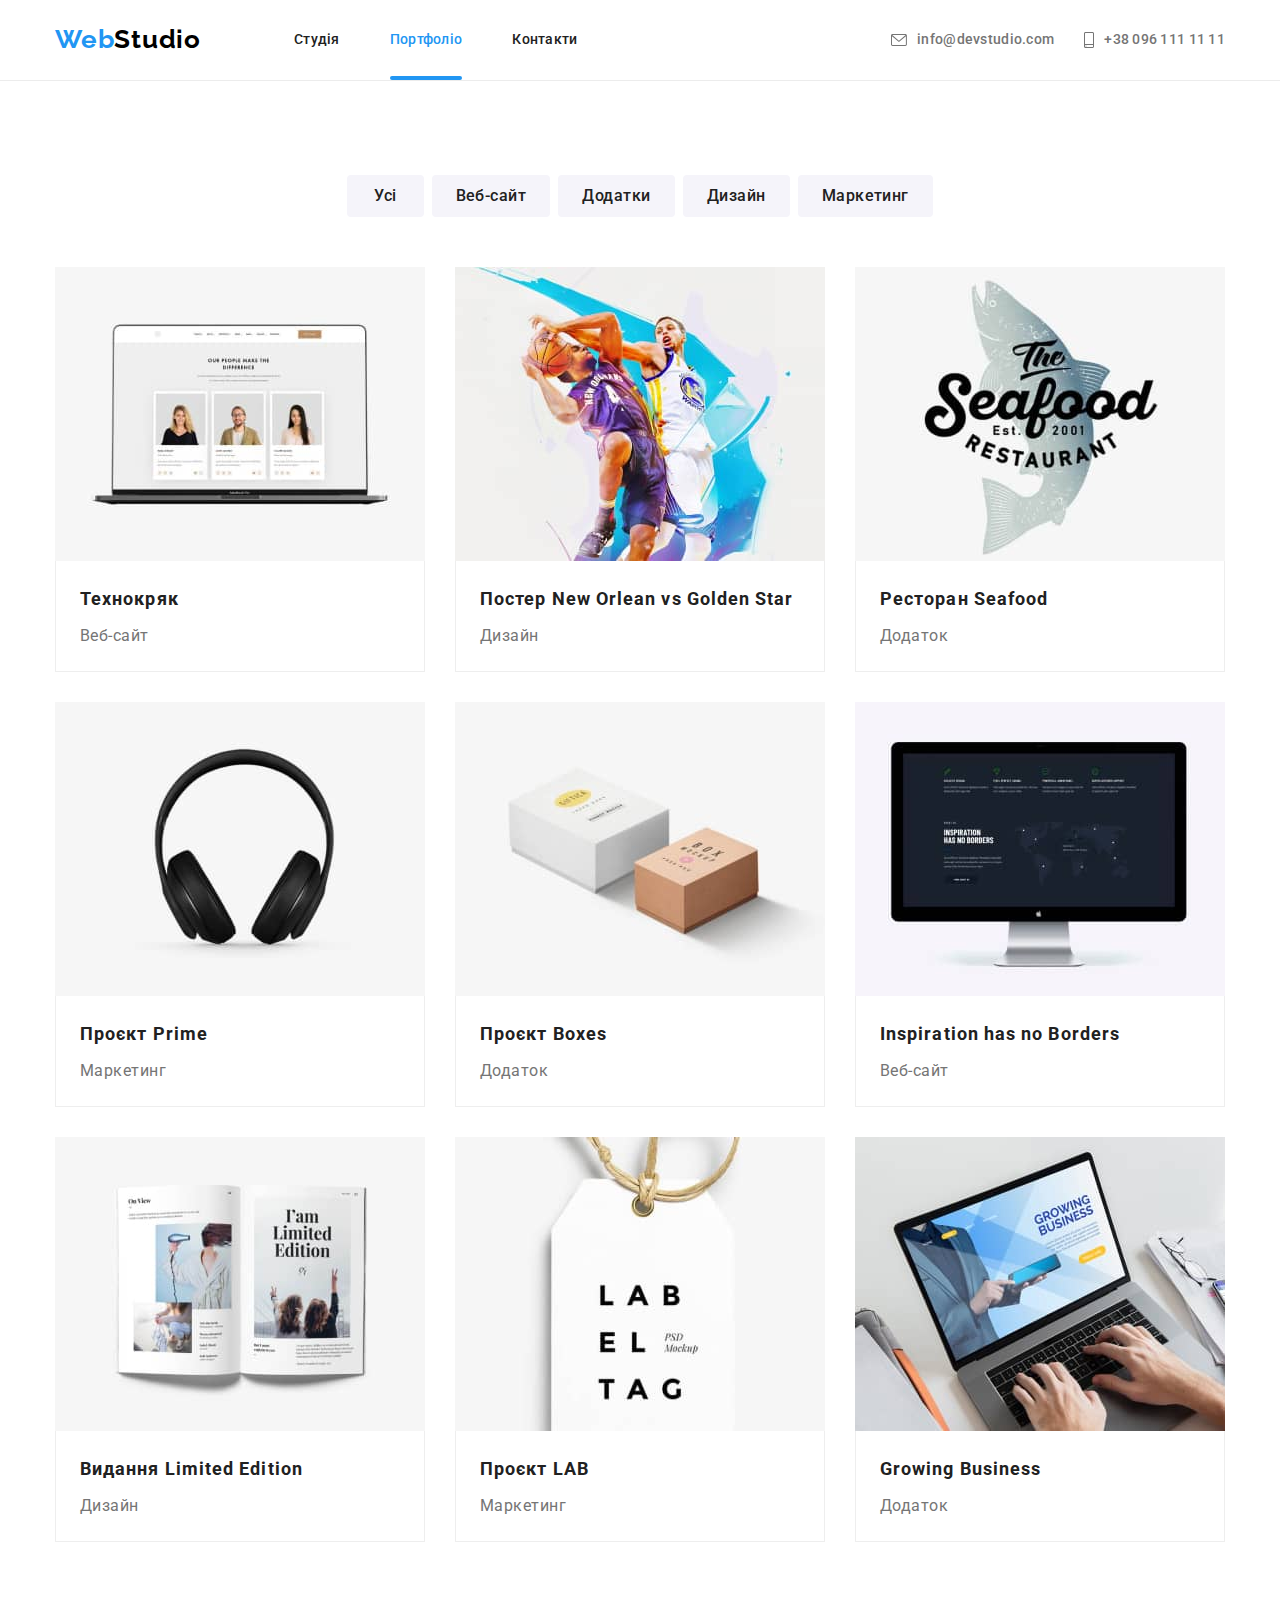
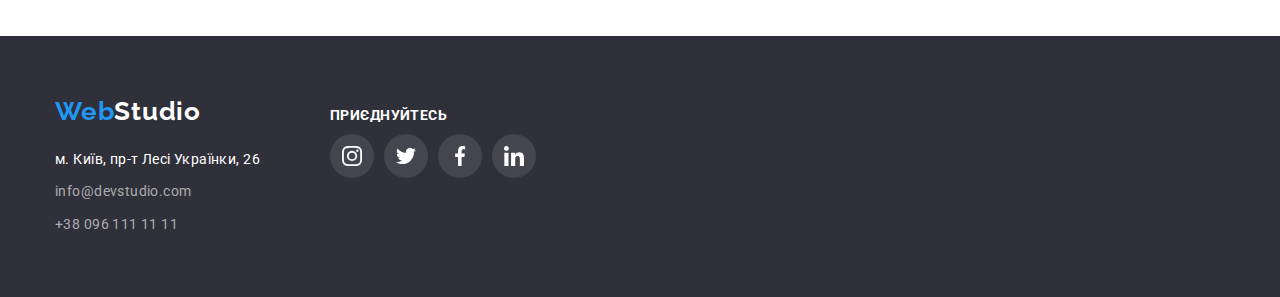
==== portfolio.html @ 1bea1f72 "Modal window + overlays + transition" ====
<!DOCTYPE html>
<html lang="uk">
<head>
    <meta charset="UTF-8">
    <meta http-equiv="X-UA-Compatible" content="IE=edge">
    <meta name="viewport" content="width=device-width, initial-scale=1.0">
    <title>WebCtudio portfolio</title>
    <link href="https://fonts.googleapis.com/css2?family=Raleway:wght@700&family=Roboto:wght@400;500;700;900&display=swap"
        rel="stylesheet">
    <link rel="stylesheet" href="https://cdn.jsdelivr.net/npm/modern-normalize@1.1.0/modern-normalize.min.css">
    <link rel="stylesheet" href="./css/styles.css">
</head>
<body>
    <!-- Шапка-->
    <header class="page-header">
        <div class="conteiner">
            <nav class="navigation">
                <a class="logo-top" href="">Web<span class="logo-top-studio">Studio</span></a>
                <ul class="navigation-list">
                    <li class="navigation-item"><a class="navigation-item-link" href="./index.html">Студія</a></li>
                    <li class="navigation-item"><a class="navigation-item-link current" href="./portfolio.html">Портфоліо</a></li>
                    <li class="navigation-item"><a class="navigation-item-link" href="">Контакти</a></li>
                </ul>
                <ul class="hdr-contacts">
                    <li class="hdr-contacts-itm">
                        <a class="hdr-contact-link" href="mailto:info@devstudio.com">info@devstudio.com
                            <svg class="hdr-contact-icon" width="16" height="12">
                                <use href="./images/icons.svg#icon-envelope"></use>
                            </svg>
                        </a>
                    </li>
                    <li class="hdr-contacts-itm">
                        <a class="hdr-contact-link" href="tel:+380961111111">+38 096 111 11 11
                            <svg class="hdr-contact-icon" width="10" height="16">
                                <use href="./images/icons.svg#icon-smartphone"></use>
                            </svg>
                        </a>
                      </li>
                </ul>
            </nav>
        </div>
    </header>
    <!-- Герой -->  
    <main>
        <section class="section">
            <div class="conteiner">
                <h1 class="section-name-hidden visually-hidden">Галерея проектів</h1>
                <ul class="filter">
                    <li class="filter-item">
                        <button class="filter-button first-button" type="button">Усі</button>
                    </li>
                    <li class="filter-item">
                        <button class="filter-button" type="button">Веб-сайт</button>
                    </li>
                    <li class="filter-item">
                        <button class="filter-button" type="button">Додатки</button>
                    </li>
                    <li class="filter-item">
                        <button class="filter-button" type="button">Дизайн</button>
                    </li>
                    <li class="filter-item">
                        <button class="filter-button" type="button">Маркетинг</button>
                    </li>
                </ul>
                <ul class="projects">
                    <li class="project">
                        <a class="project-link" href="">
                            <div class="project-overllay">
                              <img class="project-img" src="./images/proj_1.jpg" width="370" alt="Ноутбук з фото співробітників на екрані">
                              <P class="overlay-text">Ресурс пропонує комплексні пропозиції з різним рівнем функціоналу та сервісів. Все це дозволить відвідувачу отримати
                              вичерпні відомості про компанію чи приватну особу.</P>
                            </div>
                            <div class="project-caption">
                                <h2 class="project-name">Технокряк</h2>
                                <p  class="product-segment">Веб-сайт</p>
                            </div>
                        </a>
                    </li>
                    <li class="project">
                        <a class="project-link" href="">
                            <div class="project-overllay">
                              <img class="project-img" src="./images/proj_2.jpg" width="370" alt="два баскетболісти боряться за м'яч">
                              <P class="overlay-text">Lorem ipsum dolor sit, amet consectetur adipisicing elit. Doloremque, officiis laboriosam vero officia enim quaerat, dolore, magnam iure dignissimos accusamus voluptatem quod placeat voluptas totam sed. Incidunt quaerat unde tempore.</P>
                            </div> 
                            <div class="project-caption">
                                <h2 class="project-name">Постер New Orlean vs Golden Star</h2>
                                <p class="product-segment">Дизайн</p>
                            </div>
                        </a>
                    </li>
                    <li class="project">
                        <a class="project-link" href="">
                            <div class="project-overllay">
                              <img class="project-img" src="./images/proj_3.jpg" width="370" alt="Логотип ресторану Seafood">
                              <P class="overlay-text">Lorem ipsum dolor sit, amet consectetur adipisicing elit. Doloremque, officiis laboriosam vero
                              officia enim quaerat, dolore, magnam iure dignissimos accusamus voluptatem quod placeat voluptas totam sed. Incidunt
                              quaerat unde tempore.</P>
                          </div>
                            <div class="project-caption">
                                <h2 class="project-name">Ресторан Seafood</h2>
                                <p class="product-segment">Додаток</p>
                            </div>
                        </a>
                    </li>
                    <li class="project">
                        <a class="project-link" href="">
                            <div class="project-overllay">
                              <img class="project-img" src="./images/proj_4.jpg" width="370" alt="навушниуи">
                              <P class="overlay-text">Lorem ipsum dolor sit, amet consectetur adipisicing elit. Doloremque, officiis laboriosam vero
                              officia enim quaerat, dolore, magnam iure dignissimos accusamus voluptatem quod placeat voluptas totam sed. Incidunt
                              quaerat unde tempore.</P>
                            </div>
                            <div class="project-caption">
                                <h2 class="project-name">Проєкт Prime</h2>
                                <p class="product-segment">Маркетинг</p>
                            </div>
                        </a>
                    </li>
                    <li class="project">
                        <a class="project-link" href="">
                            <div class="project-overllay">
                              <img class="project-img" src="./images/proj_5.jpg" width="370" alt="дві дизайнерські, брендовані коробки">
                              <P class="overlay-text">Lorem ipsum dolor sit, amet consectetur adipisicing elit. Doloremque, officiis laboriosam vero officia enim quaerat, dolore, magnam iure dignissimos accusamus voluptatem quod placeat voluptas totam sed. Incidunt quaerat unde tempore.</P>
                            </div>
                            <div class="project-caption">
                                <h2 class="project-name">Проєкт Boxes</h2>
                                <p class="product-segment">Додаток</p>
                            </div>
                        </a>
                    </li>
                    <li class="project">
                        <a class="project-link" href="">
                            <div class="project-overllay">
                              <img class="project-img" src="./images/proj_6.jpg" width="370" alt="монітор з відкритою сторінкою проєкту">
                              <P class="overlay-text">Lorem ipsum dolor sit, amet consectetur adipisicing elit. Doloremque, officiis laboriosam vero officia enim quaerat, dolore, magnam iure dignissimos accusamus voluptatem quod placeat voluptas totam sed. Incidunt quaerat unde tempore.</P>
                            </div>
                            <div class="project-caption">
                                <h2 class="project-name">Inspiration has no Borders</h2>
                                <p class="product-segment">Веб-сайт</p>
                            </div>
                        </a>
                    </li>
                    <li class="project">
                        <a class="project-link" href="">
                            <div class="project-overllay">
                              <img class="project-img" src="./images/proj_7.jpg" width="370" alt="розворот журналу">
                              <P class="overlay-text">Lorem ipsum dolor sit, amet consectetur adipisicing elit. Doloremque, officiis laboriosam vero officia enim quaerat, dolore, magnam iure dignissimos accusamus voluptatem quod placeat voluptas totam sed. Incidunt quaerat unde tempore.</P>
                            </div>
                            <div class="project-caption">
                                <h2 class="project-name">Видання Limited Edition</h2>
                                <p class="product-segment">Дизайн</p>
                            </div>
                        </a>
                    </li>
                    <li class="project">
                        <a class="project-link" href="">
                            <div class="project-overllay">
                              <img class="project-img" src="./images/proj_8.jpg" width="370" alt="тег для брендового одягу">
                              <P class="overlay-text">Lorem ipsum dolor sit, amet consectetur adipisicing elit. Doloremque, officiis laboriosam vero officia enim quaerat, dolore, magnam iure dignissimos accusamus voluptatem quod placeat voluptas totam sed. Incidunt quaerat unde tempore.</P>
                            </div>
                            <div class="project-caption">
                                <h2 class="project-name">Проєкт LAB</h2>
                                <p class="product-segment">Маркетинг</p>
                            </div>
                        </a>
                    </li>
                    <li class="project">
                        <a class="project-link" href="">
                            <div class="project-overllay">
                              <img class="project-img" src="./images/proj_9.jpg" width="370" alt="лептоп із зображенням стартової сторінки на екрані">
                              <P class="overlay-text">Lorem ipsum dolor sit, amet consectetur adipisicing elit. Doloremque, officiis laboriosam vero officia enim quaerat, dolore, magnam iure dignissimos accusamus voluptatem quod placeat voluptas totam sed. Incidunt quaerat unde tempore.</P>
                            </div>
                            <div class="project-caption">
                                <h2 class="project-name">Growing Business</h2>
                                <p class="product-segment">Додаток</p>
                            </div>
                        </a>
                    </li>
                </ul>
            </div>
        </section>
    </main>
    <!-- Підвал -->
    <footer class="page-bottom">
    <div class="conteiner footer-items">
        <div class="contacts-footer">
            <a class="logo-bottom" href="">
                Web<span class="logo-bottom-studio">Studio</span>
            </a>
            <address class="footer-contacts">
                <ul class="footer-contacts-list">
                    <li class="ditails-list-item">
                        <a class="footer-adressse" href="">м. Київ, пр-т Лесі Українки, 26</a>
                    </li>
                    <li class="ditails-list-item">
                        <a class="footer-mail" href="mailto:info@devstudio.com">info@devstudio.com</a>
                    </li>
                    <li class="ditails-list-item">
                        <a class="footer-phone" href="tel:+380961111111">+38 096 111 11 11</a>
                    </li>
                </ul>
            </address>
        </div>
        <div class="footer-social-links">
            <h3 class="social-links-header">приєднуйтесь</h3>
            <ul class="footer-socisl-link-list">
                <li>
                    <a class="social-link-footer" href=" ">
                        <svg class="icon-social-link" width="20" height="20">
                            <use href="./images/icons.svg#icon-instagram"></use>
                        </svg>
                    </a>
                </li>
                <li>
                    <a class="social-link-footer" href=" ">
                        <svg class="icon-social-link" width="20" height="20">
                            <use href="./images/icons.svg#icon-twitter"></use>
                        </svg>
                    </a>
                </li>
                <li>
                    <a class="social-link-footer" href=" ">
                        <svg class="icon-social-link" width="20" height="20">
                            <use href="./images/icons.svg#icon-facebook"></use>
                        </svg>
                    </a>
                </li>
                <li>
                    <a class="social-link-footer" href=" ">
                        <svg class="icon-social-link" width="20" height="20">
                            <use href="./images/icons.svg#icon-linkedin"></use>
                        </svg>
                    </a>
                </li>
            </ul>
        </div>
    </div>
    </footer>
</body>
</html>
---- css/styles.css ----
:root {
    --font-family: 'Roboto', sans-serif;
    --primery-text-color: #757575;
    --secondary-text-color: #212121;
    --text-color-white: #FFFFFF;
    --accent-color: #2196F3;
    --transition-duration: 1000ms;
    --transition-timing-function: cubic-bezier(0.4, 0, 0.2, 1);
}
/* --зкидання марджинів для заголовків, абзаців, списків, Відміна маркерів позицій списку, весь сайт-- */

h1,h2,h3,h4,h5,h6,p,ul {
    margin-top: 0;
    margin-bottom: 0;
}
ul, li {
    list-style: none;
    margin-top: 0;
    margin-bottom: 0;
    padding: 0;
}
/* --Вдміна підкреслювання посиланнь, весь сайт-- */

a {
    text-decoration: none;
}
/* --Визначення родини шрифтів для кнопок-- */
button {
    font-family: 'Roboto', sans-serif;
    cursor: pointer;  
}
/* --Зображення, елементи списків відміна відступів знизу-- */
/* --прописана максимальна ширина фото - 100% батьківського елементу, щоби не вказувати фіксовану ширину фото в HTML, фіксована ширина 270px видалена-- */

img {
    display: block;
}
/* --Глобальнй стиль тексту в елементі/тезі "боді" -- */

body {
    background: #fff;
    color: var(--primery-text-color);
    font-family: var(--font-family);
}
.section {
    padding-top: 94px;
    padding-bottom: 94px;
}
/* --Назва секції загальні параметри-- */

.section-name {
    font-weight: 700;
    font-size: 36px;
    line-height: 1.17;
    text-align: center;
    letter-spacing: 0.03em;
    color: var(--secondary-text-color);

    margin-bottom: 50px;
}
/* --Приховані заголовки-- */

.visually-hidden {
    position: absolute;
    white-space: nowrap;
    width: 1px;
    height: 1px;
    overflow: hidden;
    border: 0;
    padding: 0;
    clip: rect(0 0 0 0);
    clip-path: inset(50%);
    margin: -1px;
}
/* --контейнер для позиціонування контенту на сторінці-- */

.conteiner {
    width: 1200px;
    padding-right: 15px;
    padding-left: 15px;
    margin-left: auto;
    margin-right: auto;
}
/* --ХЕДЕР-- */
/* --Лого двокольорове-- */

.logo-top {
    font-family: Raleway, sans-serif;
    font-weight: 700;
    font-size: 26px;
    line-height: 1.2; 
    letter-spacing: 0.03em;
    color: #2196F3;
}
.logo-top-studio {
    color: #000000;
}
/* --Навігація сайту-- */

.navigation, .navigation-list, .hdr-contacts  {
    display: flex;
    align-items: center;
}
.navigation-list {
    margin-left: 93px; 
}
.navigation-item:not(:first-child) {
    margin-left: 50px;
}
.navigation-item-link {
    display: block;
    font-weight: 500;
    font-size: 14px;
    line-height: 1.14;
    letter-spacing: 0.02em;
    color: #212121;
    padding-top: 32px;
    padding-bottom: 32px;
    transition: color 250ms cubic-bezier(0.4, 0, 0.2, 1);
}
.navigation-item {
  position: relative;
}
.navigation-item-link:hover::after {
  content: "";
  display: block;
  position: absolute;
  left: 0;
  bottom: 0;
  width: 100%;
  height:4px;
  border-radius: 2px;
  background-color: var(--accent-color);
 }
 .current {
  color: var(--accent-color);
 }
 .current::after {
  content: "";
  display: block;
  position: absolute;
  left: 0;
  bottom: 0;
  width: 100%;
  height: 4px;
  border-radius: 2px;
  background-color: var(--accent-color);
 }
.navigation-item-link:hover,
.navigation-item-link:focus {
    color: var(--accent-color);
}
/* -- Контакти шапка -- */

.hdr-contacts {
    margin-left: auto;
}
.hdr-contacts-itm + .hdr-contacts-itm {
    margin-left: 30px;
}
.hdr-contact-link {
    display: flex;
    flex-direction: row-reverse;
    align-items: center;
    padding-top: 32px;
    padding-bottom: 32px;
    font-weight: 500;
    font-size: 14px;
    line-height: 1.14;
    letter-spacing: 0.02em;
    color: var(--primery-text-color);
    fill: var(--primery-text-color);
    transition: color 250ms cubic-bezier(0.4, 0, 0.2, 1);
}
.hdr-contact-icon {
    margin-right: 10px;
    fill: currentColor;
}
.hdr-contact-link:hover, .hdr-contact-link:focus {
    color: var(--accent-color);
}
.page-header {
    border-bottom: 1px solid #ECECEC;
}
/* --СТУДІЯ-- */
/* --Герой-- */

.motto {
    max-width: 1600px;
    margin: 0 auto;
    padding: 200px 0;
    background-color: #2F303A;
    background-image: linear-gradient(rgba(47, 48, 58, 0.4), rgba(47, 48, 58, 0.4)),url(../images/hero_dack.jpg);  
}
.motto-text  {
    margin-bottom: 30px;
    font-weight: 900;
    font-size: 44px;
    line-height: 1.4;
    text-align: center;
    letter-spacing: 0.06em;
    text-transform: uppercase;
    color: var(--text-color-white);
}
.btn-modal-window {
    display: block;
    margin-left: auto;
    margin-right: auto;
    width: 216px;
    height: 50px;
    font-weight: 700;
    font-size: 16px;
    line-height: 1.9;
    text-align: center;
    letter-spacing: 0.06em;
    background-color: var(--accent-color);
    color: var(--text-color-white);
    border-radius: 4px;
    border: 0;
    transition-duration: var(--transition-duration);
    transition-timing-function: var(--transition-timing-function);
}
.btn-modal-window:hover,
.btn-modal-window:focus {
    background: #188CE8;
    box-shadow: 0px 4px 4px rgba(0, 0, 0, 0.15);
    border-radius: 4px
}
/* --Цінності-- */
/* --заголовок приховано, прописано в глоб. стилях-- */

.values-list {
    display: flex;
    justify-content: space-between;
}
.values-list-item {
    width: calc((100% - 30px*3)/4);
    margin-right: 30px;
    }
.values-list-item:last-child {
    margin-right: 0;
}
.value-list-icon-box {
    display: flex;
    height: 120px;
    background-color: #F5F4FA;
    border-radius: 4px;
    margin-bottom: 30px;
    justify-content: center;
    align-items: center; 
}
.value-name {
    font-size: 14px;
    font-weight: 700;
    line-height: 1.14;
    letter-spacing: 0.03em;
    text-transform: uppercase;
    color: var(--secondary-text-color);

    margin-bottom: 10px;
}
.value-description {
    font-weight: 400;
    font-size: 14px;
    line-height: 1.71;
    letter-spacing: 0.03em;
    color: var(--primery-text-color);
}
/* --Чим им займаємось-- */

.section.directions {
    padding-top: 0;
}
.directions-list {
    display: flex;
}
.directions-list-item {
position: relative;
width: calc((100% - 30px*2)/3);
margin-right: 30px;
}
.directions-list-item:last-child {
    margin-right: 0;
}
 .direction-name {
  display: block;
  height: 70px;
  width: 100%;
  padding: 27px 0;
  font-weight: 700;
  font-size: 14px;
  line-height: 1.14;
  text-align: center;
  letter-spacing: 0.03em;
  text-transform: uppercase;
  color: var(--text-color-white);
  background-color: rgba(47, 48, 58, 0.8);

  position: absolute;
  left: 0;
  bottom: 0;
  }
/* --Наша команда-- */

.team {
    background: #F5F4FA;
}
.team-list {
    display: flex;
}
.team-member {
    background: #FFFFFF;
    box-shadow: 0px 1px 3px rgba(0, 0, 0, 0.12), 0px 1px 1px rgba(0, 0, 0, 0.14), 0px 2px 1px rgba(0, 0, 0, 0.2);
    border-radius: 0px 0px 4px 4px;

    width: calc((100% - 30px*3)/4);
    margin-right: 30px;
}
.team-member:last-child {
    margin-right: 0;
}
.team-mamber-inf {
    padding: 30px 0 16px 0;
}
.team-member-name {
    font-weight: 500;
    font-size: 16px;
    line-height: 1.19;
    text-align: center;
    letter-spacing: 0.03em;
    color: var(--secondary-text-color);
    margin-bottom: 10px;
}
.team-member-position {
    font-size: 16px;
    line-height: 1.19;
    text-align: center;
    letter-spacing: 0.03em;
    color: var(--primery-text-color);
}
.socisl-link-list {     
    display: flex;
    width: 206px;
    height: 44px;
    margin: 0 auto 30px;
    justify-content: space-between;
    gap: 10px;
}
.social-link {
    display: flex;
    width: 44px;
    height: 44px;
    border-radius: 50%;
    justify-content: center;
    align-items: center;
    color: var(--primery-text-color);
    transition-duration: var(--transition-duration);
    transition-timing-function: var(--transition-timing-function);
    /* transition: fill 1000ms cubic-bezier(0.4, 0, 0.2, 1); */
}
.icon-social-link {
    fill: #AFB1B8;
}
.social-link:hover, .social-link:focus {
    background-color: var(--accent-color);
    /* fill: var(--text-color-white); */
}
.social-link:hover .icon-social-link,
.social-link:focus .icon-social-link {
    fill: var(--text-color-white);
}
/* --Список клієнтів-- */

.clients-list {
    display: flex;
}
.client-list-item {
    width: calc((100% - 30px*5)/6);
    margin-right: 30px;
}
.client-link {
    display: flex;
    justify-content: center;
    align-items: center;
    height: 92px;
    border: 1px solid #AFB1B8;
    border-radius: 4px;
    transition-duration: var(--transition-duration);
    transition-timing-function: var(--transition-timing-function);
}
.client-list-item:last-child {
    margin-right: 0;
}
.icon-client {
    fill: #AFB1B8;
    transition-duration: var(--transition-duration);
    transition-timing-function: var(--transition-timing-function);
}
.client-link:hover,
.client-link:focus {
    border-color: var(--accent-color);
}
.client-link:hover .icon-client,
.client-link:focus .icon-client {
    fill: var(--accent-color);
}
/* --ПОРТФОЛІО ОСНОВНИЙ КОНТЕНТ-- */
/* --Фільтр портфоліо-- */
/* --заголовок приховано, прописано в глоб. стилях-- */

.filter {
    display: flex;
    justify-content: center;
    margin-bottom: 50px;
}
.filter-item:not(:last-child) {
    margin-right: 4px;
}
.filter-item:not(:first-child) {
    margin-left: 4px;
}
.filter-button {
    padding: 6px 22px;
}
.first-button {
    padding: 6px 25px;
}
.filter-button {
    background: #F5F4FA;
    border-radius: 4px;
    border-color: transparent;
    font-weight: 500;
    font-size: 16px;
    line-height: 1.63;
    text-align: center;
    letter-spacing: 0.03em;
    color: var(--secondary-text-color);
    cursor: pointer;
    padding: 6px, 22px;
    transition-duration: var(--transition-duration);
    transition-timing-function: var(--transition-timing-function);
}
.filter-button:hover, .filter-button:focus {
    background-color: var(--accent-color);
    color: var(--text-color-white);
    box-shadow: 0px 3px 1px rgba(0, 0, 0, 0.1), 0px 1px 2px rgba(0, 0, 0, 0.08), 0px 2px 2px rgba(0, 0, 0, 0.12);
    border-radius: 4px;
}
/* --Проєкти-- */

.projects {
    display: flex;
    flex-wrap: wrap;
    gap: 30px;
}
.project {
    width: calc((100% - 30px*2)/3);
}
.project-link {
      transition-duration: var(--transition-duration);
      transition-timing-function: var(--transition-timing-function);
}
.project-link:hover,
.project-link:focus {
    display: block;
    box-shadow: 0px 1px 1px rgba(0, 0, 0, 0.12), 0px 4px 4px rgba(0, 0, 0, 0.06), 1px 4px 6px rgba(0, 0, 0, 0.16);
}
/* --Підписи проектів-- */

.project-caption { 
    padding: 20px 24px;
    background: #FFFFFF;
    border: 1px solid #EEEEEE;
    border-top-width: 0;
}
.project-name {
    font-weight: 700;
    font-size: 18px;
    line-height: 2;
    letter-spacing: 0.06em;
    color: var(--secondary-text-color);

    margin-bottom: 4px;
}
.product-segment {
    font-weight: 400;
    font-size: 16px;
    line-height: 1.88;
    letter-spacing: 0.03em;
    color: var(--primery-text-color);
}
.project-overllay {
  position: relative;
  overflow: hidden;
}
.overlay-text {
  position: absolute;
  top: 100%;
  /* left 0; */
  height: 100%;
  padding: 63px 24px;
  font-size: 18px;
  line-height: 1.56;
  letter-spacing: 0.03em;
  color: var(--text-color-white);
  background: rgba(33, 150, 243, 0.9);
  transition-duration: var(--transition-duration);
  transition-timing-function: var(--transition-timing-function);
  overflow-y: scroll;
}
.project-link:hover .overlay-text,
.project-link:focus .overlay-text{
  top: 0;
}

/* --ПІДВАЛ-- */

.page-bottom {
    padding: 60px 0;
    background-color: #2F303A;
}
.footer-items {
    display: flex;
    justify-content: left;
}
.logo-bottom {
    display: inline-block;
    text-decoration: none;
    font-family: Raleway, sans-serif;
    font-weight: 700;
    font-size: 26px;
    line-height: 1.2;
    letter-spacing: 0.03em;
    color: #2196F3;

    margin-bottom: 20px;
}
.logo-bottom-studio {
    color: #fff;
}
.footer-adressse {
    font-style: normal;
    font-size: 14px;
    line-height: 1.7;
    letter-spacing: 0.03em;
    color: var(--text-color-white);
    transition: color 1000ms cubic-bezier(0.4, 0, 0.2, 1);
}
.footer-mail,
.footer-phone {
    font-style: normal;
    font-size: 14px;
    line-height: 1.7;
    letter-spacing: 0.03em;
    color: rgba(255, 255, 255, 0.6);
    transition: color 1000ms cubic-bezier(0.4, 0, 0.2, 1);
}
.ditails-list-item+.ditails-list-item {
    margin-top: 9px;
}
.footer-mail:hover, .footer-mail:focus,
.footer-phone:hover, .footer-phone:focus,
.footer-adressse:hover, .footer-adressse:focus {
    color: var(--accent-color);
}
.footer-social-links {
    margin-left: 70px;
    margin-top: 12px;
}
.social-links-header {
    display: block;
    font-size: 14px;
    font-weight: 700;
    line-height: 1.14;
    letter-spacing: 0.03em;
    text-transform: uppercase;
    color: var(--text-color-white);

    margin-bottom: 10px;
}
.footer-socisl-link-list {
    display: flex;
    width: 206px;
    height: 44px;
    margin: 0;
    justify-content: space-between;
    gap: 10px;
}
.social-link-footer {
    display: flex;
    width: 44px;
    height: 44px;
    border-radius: 50%;
    justify-content: center;
    align-items: center;
    background-color: rgba(255, 255, 255, 0.1);
    transition-duration: var(--transition-duration);
    transition-timing-function: var(--transition-timing-function);
}
.social-link-footer .icon-social-link {
  fill: var(--text-color-white);
}
.social-link-footer:hover {
    background-color: var(--accent-color);
}
/* --Модальне вікно-- */
.backdrop {
  position: fixed;
  z-index: 20;
  top: 0;
  left: 0;
  width: 100%;
  height: 100%;
  background-color: rgba(0, 0, 0, 0.2);
  transition: opacity 1000ms cubic-bezier(0.4, 0, 0.2, 1), visibility 1000ms cubic-bezier(0.4, 0, 0.2, 1);
}
.backdrop.is-hidden {
  visibility: hidden;
  opacity: 0;
  pointer-events: none;
}
.modal-window {
  position: absolute  ;
  width: 528px;
  height: 581px;
  top: 50%;
  left: 50%;
  transform: translate(-50%, -50%);
  background: #FFFFFF;
  box-shadow: 0px 1px 3px rgba(0, 0, 0, 0.12), 0px 1px 1px rgba(0, 0, 0, 0.14), 0px 2px 1px rgba(0, 0, 0, 0.2);
  border-radius: 4px;
}
.btn-close {
  display: flex;
  justify-content: center;
  align-items: center;
  position: absolute;
  top: 8px;
  right: 8px;
  width: 30px;
  height: 30px;
  border-radius: 50%;
  background: #FFFFFF;
  border: 1px solid rgba(0, 0, 0, 0.1);
  padding: 0;


}
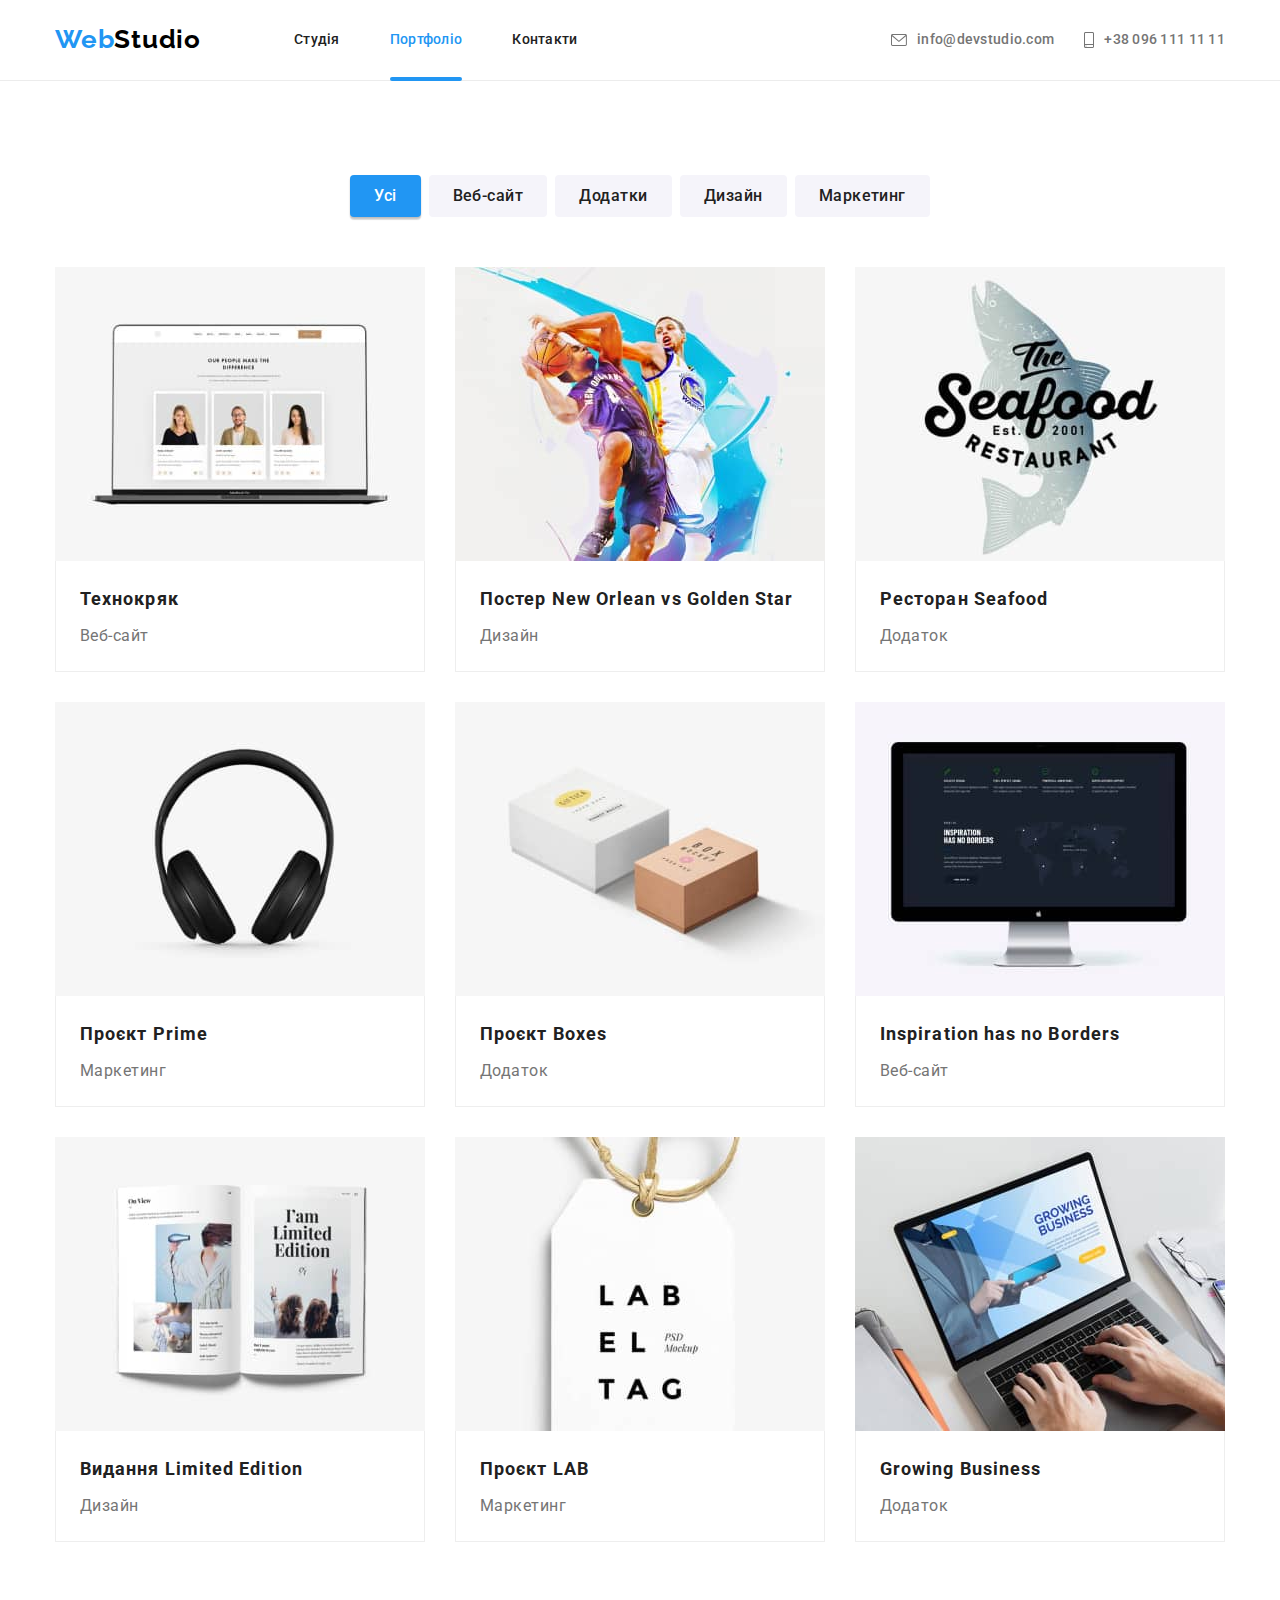
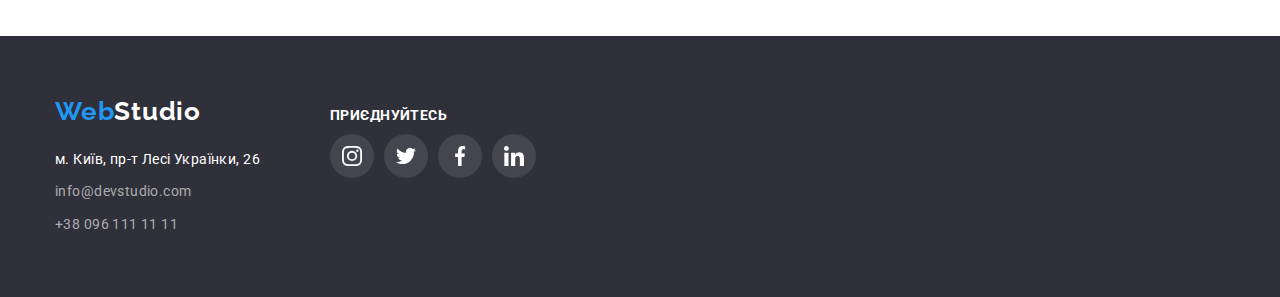
==== commit 43ed8d50: "Second correction" ====
--- a/portfolio.html
+++ b/portfolio.html
@@ -47,7 +47,7 @@
                 <h1 class="section-name-hidden visually-hidden">Галерея проектів</h1>
                 <ul class="filter">
                     <li class="filter-item">
-                        <button class="filter-button first-button" type="button">Усі</button>
+                        <button class="filter-button first-button active" type="button">Усі</button>
                     </li>
                     <li class="filter-item">
                         <button class="filter-button" type="button">Веб-сайт</button>
--- a/css/styles.css
+++ b/css/styles.css
@@ -4,7 +4,7 @@
     --secondary-text-color: #212121;
     --text-color-white: #FFFFFF;
     --accent-color: #2196F3;
-    --transition-duration: 1000ms;
+    --transition-duration:  250ms;
     --transition-timing-function: cubic-bezier(0.4, 0, 0.2, 1);
 }
 /* --зкидання марджинів для заголовків, абзаців, списків, Відміна маркерів позицій списку, весь сайт-- */
@@ -121,30 +121,27 @@
 .navigation-item {
   position: relative;
 }
-.navigation-item-link:hover::after {
-  content: "";
-  display: block;
-  position: absolute;
-  left: 0;
-  bottom: 0;
-  width: 100%;
-  height:4px;
-  border-radius: 2px;
-  background-color: var(--accent-color);
+.navigation-item-link:after {
+    content: "";
+    display: block;
+    position: absolute;
+    left: 0;
+    bottom: -1px;
+    width: 100%;
+    height: 4px;
+    border-radius: 2px;
+    background-color: var(--accent-color);
+    transition: opacity 250ms cubic-bezier(0.4, 0, 0.2, 1);
+    opacity: 0;
+ }
+ .navigation-item-link:hover::after {
+  opacity: 1;
  }
  .current {
   color: var(--accent-color);
  }
  .current::after {
-  content: "";
-  display: block;
-  position: absolute;
-  left: 0;
-  bottom: 0;
-  width: 100%;
-  height: 4px;
-  border-radius: 2px;
-  background-color: var(--accent-color);
+    opacity: 1;
  }
 .navigation-item-link:hover,
 .navigation-item-link:focus {
@@ -283,14 +280,14 @@
     margin-right: 0;
 }
  .direction-name {
-  display: block;
+  display: flex;
+  justify-content: center;
+  align-items: center;
   height: 70px;
   width: 100%;
-  padding: 27px 0;
   font-weight: 700;
   font-size: 14px;
   line-height: 1.14;
-  text-align: center;
   letter-spacing: 0.03em;
   text-transform: uppercase;
   color: var(--text-color-white);
@@ -354,16 +351,14 @@
     justify-content: center;
     align-items: center;
     color: var(--primery-text-color);
-    transition-duration: var(--transition-duration);
-    transition-timing-function: var(--transition-timing-function);
-    /* transition: fill 1000ms cubic-bezier(0.4, 0, 0.2, 1); */
+    transition: background-color var(--transition-duration) var(--transition-timing-function);
 }
 .icon-social-link {
     fill: #AFB1B8;
+    transition: fill var(--transition-duration) var(--transition-timing-function);
 }
 .social-link:hover, .social-link:focus {
     background-color: var(--accent-color);
-    /* fill: var(--text-color-white); */
 }
 .social-link:hover .icon-social-link,
 .social-link:focus .icon-social-link {
@@ -385,16 +380,14 @@
     height: 92px;
     border: 1px solid #AFB1B8;
     border-radius: 4px;
-    transition-duration: var(--transition-duration);
-    transition-timing-function: var(--transition-timing-function);
+    transition: color var(--transition-duration) var(--transition-timing-function), border-color var(--transition-duration) var(--transition-timing-function);
 }
 .client-list-item:last-child {
     margin-right: 0;
 }
 .icon-client {
     fill: #AFB1B8;
-    transition-duration: var(--transition-duration);
-    transition-timing-function: var(--transition-timing-function);
+    transition: fill var(--transition-duration) var(--transition-timing-function), border-color var(--transition-duration) var(--transition-timing-function);    
 }
 .client-link:hover,
 .client-link:focus {
@@ -436,9 +429,14 @@
     letter-spacing: 0.03em;
     color: var(--secondary-text-color);
     cursor: pointer;
-    padding: 6px, 22px;
-    transition-duration: var(--transition-duration);
-    transition-timing-function: var(--transition-timing-function);
+    padding: 6px 22px;
+    transition: background-color var(--transition-duration) var(--transition-timing-function), color var(--transition-duration) var(--transition-timing-function), box-shadow var(--transition-duration) var(--transition-timing-function);
+}
+.active {
+    background-color: var(--accent-color);
+    color: var(--text-color-white);
+    box-shadow: 0px 3px 1px rgba(0, 0, 0, 0.1), 0px 1px 2px rgba(0, 0, 0, 0.08), 0px 2px 2px rgba(0, 0, 0, 0.12);
+    border-radius: 4px;
 }
 .filter-button:hover, .filter-button:focus {
     background-color: var(--accent-color);
@@ -496,9 +494,11 @@
 .overlay-text {
   position: absolute;
   top: 100%;
-  /* left 0; */
   height: 100%;
-  padding: 63px 24px;
+  display: flex;
+  justify-content: center;
+  align-items: center;
+  padding: 0 24px;
   font-size: 18px;
   line-height: 1.56;
   letter-spacing: 0.03em;
@@ -506,13 +506,11 @@
   background: rgba(33, 150, 243, 0.9);
   transition-duration: var(--transition-duration);
   transition-timing-function: var(--transition-timing-function);
-  overflow-y: scroll;
 }
 .project-link:hover .overlay-text,
 .project-link:focus .overlay-text{
   top: 0;
 }
-
 /* --ПІДВАЛ-- */
 
 .page-bottom {
@@ -544,7 +542,7 @@
     line-height: 1.7;
     letter-spacing: 0.03em;
     color: var(--text-color-white);
-    transition: color 1000ms cubic-bezier(0.4, 0, 0.2, 1);
+    transition: color 250ms cubic-bezier(0.4, 0, 0.2, 1);
 }
 .footer-mail,
 .footer-phone {
@@ -553,7 +551,7 @@
     line-height: 1.7;
     letter-spacing: 0.03em;
     color: rgba(255, 255, 255, 0.6);
-    transition: color 1000ms cubic-bezier(0.4, 0, 0.2, 1);
+    transition: color 250ms cubic-bezier(0.4, 0, 0.2, 1); 
 }
 .ditails-list-item+.ditails-list-item {
     margin-top: 9px;
@@ -594,8 +592,7 @@
     justify-content: center;
     align-items: center;
     background-color: rgba(255, 255, 255, 0.1);
-    transition-duration: var(--transition-duration);
-    transition-timing-function: var(--transition-timing-function);
+    transition: background-color var(--transition-duration) var(--transition-timing-function);
 }
 .social-link-footer .icon-social-link {
   fill: var(--text-color-white);
@@ -612,7 +609,7 @@
   width: 100%;
   height: 100%;
   background-color: rgba(0, 0, 0, 0.2);
-  transition: opacity 1000ms cubic-bezier(0.4, 0, 0.2, 1), visibility 1000ms cubic-bezier(0.4, 0, 0.2, 1);
+  transition: opacity 250ms cubic-bezier(0.4, 0, 0.2, 1), visibility 250ms cubic-bezier(0.4, 0, 0.2, 1);
 }
 .backdrop.is-hidden {
   visibility: hidden;
@@ -643,6 +640,4 @@
   background: #FFFFFF;
   border: 1px solid rgba(0, 0, 0, 0.1);
   padding: 0;
-
-
-}
+}
